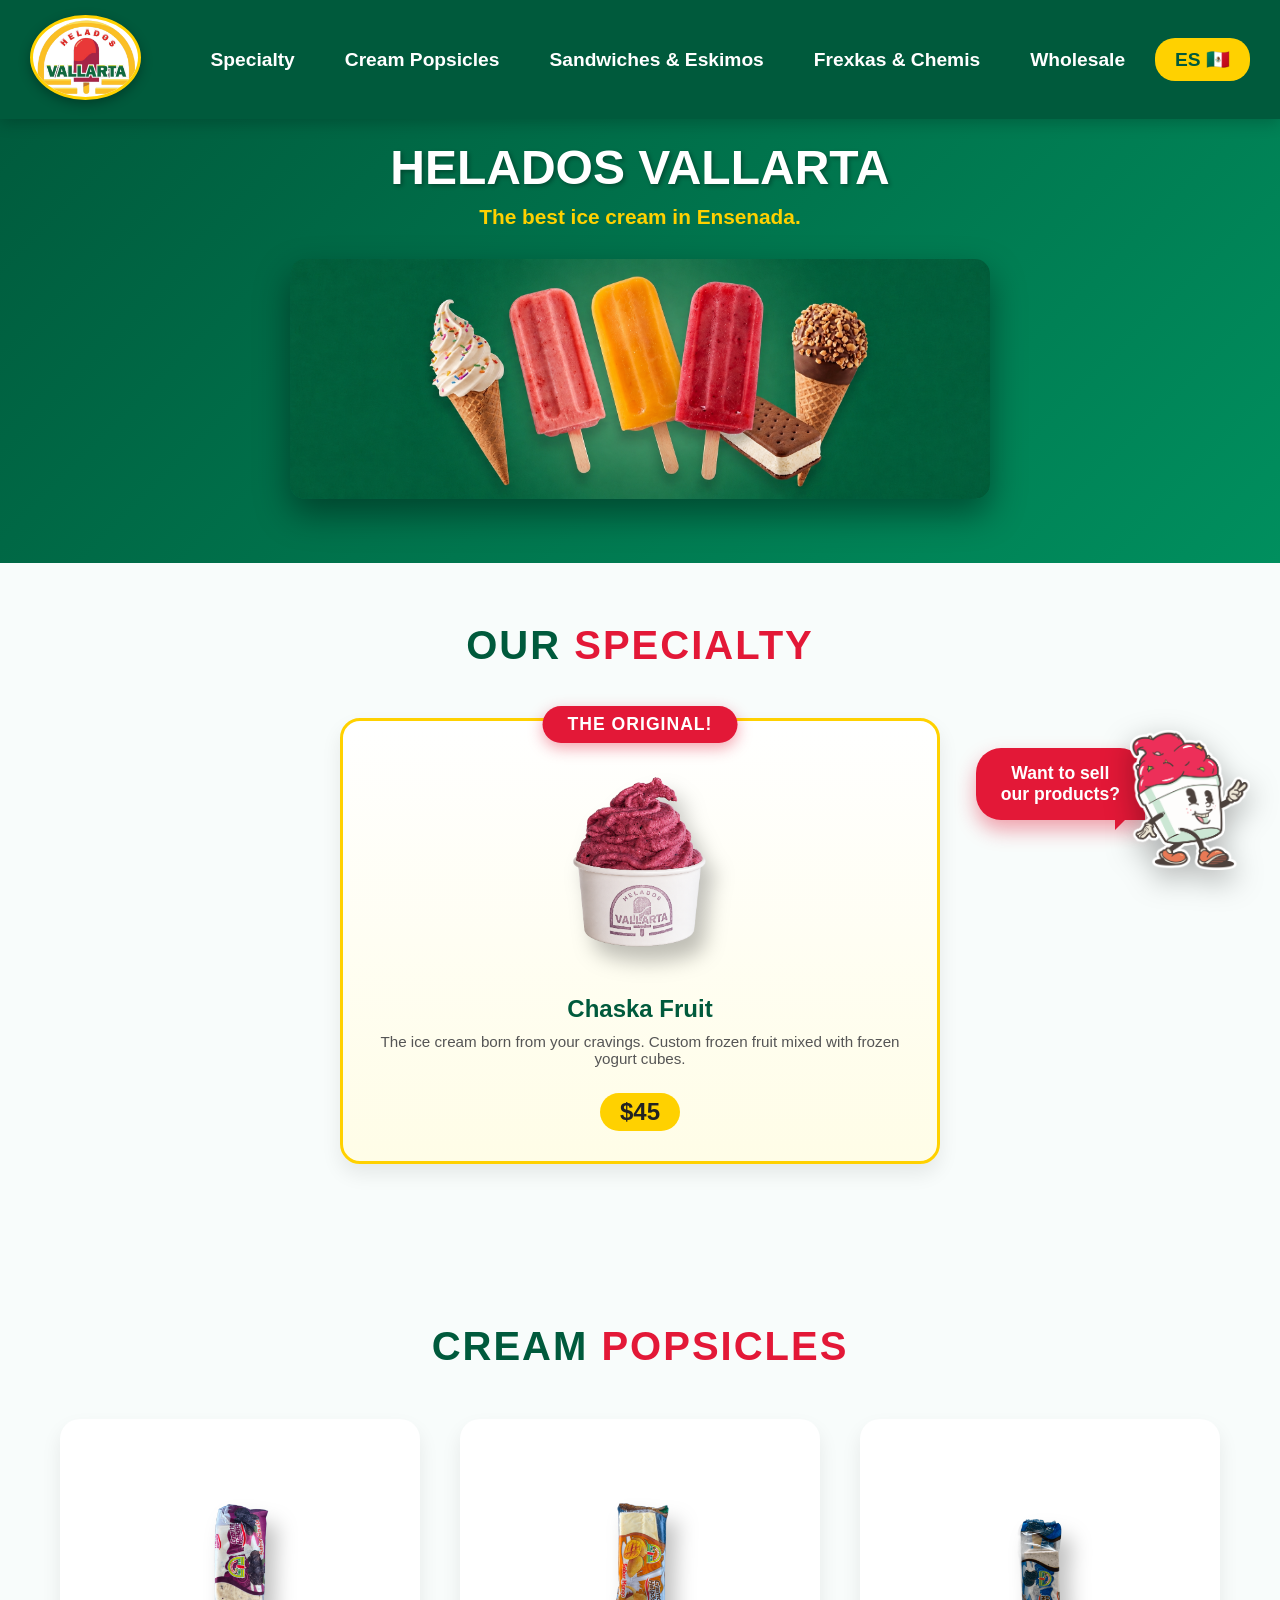
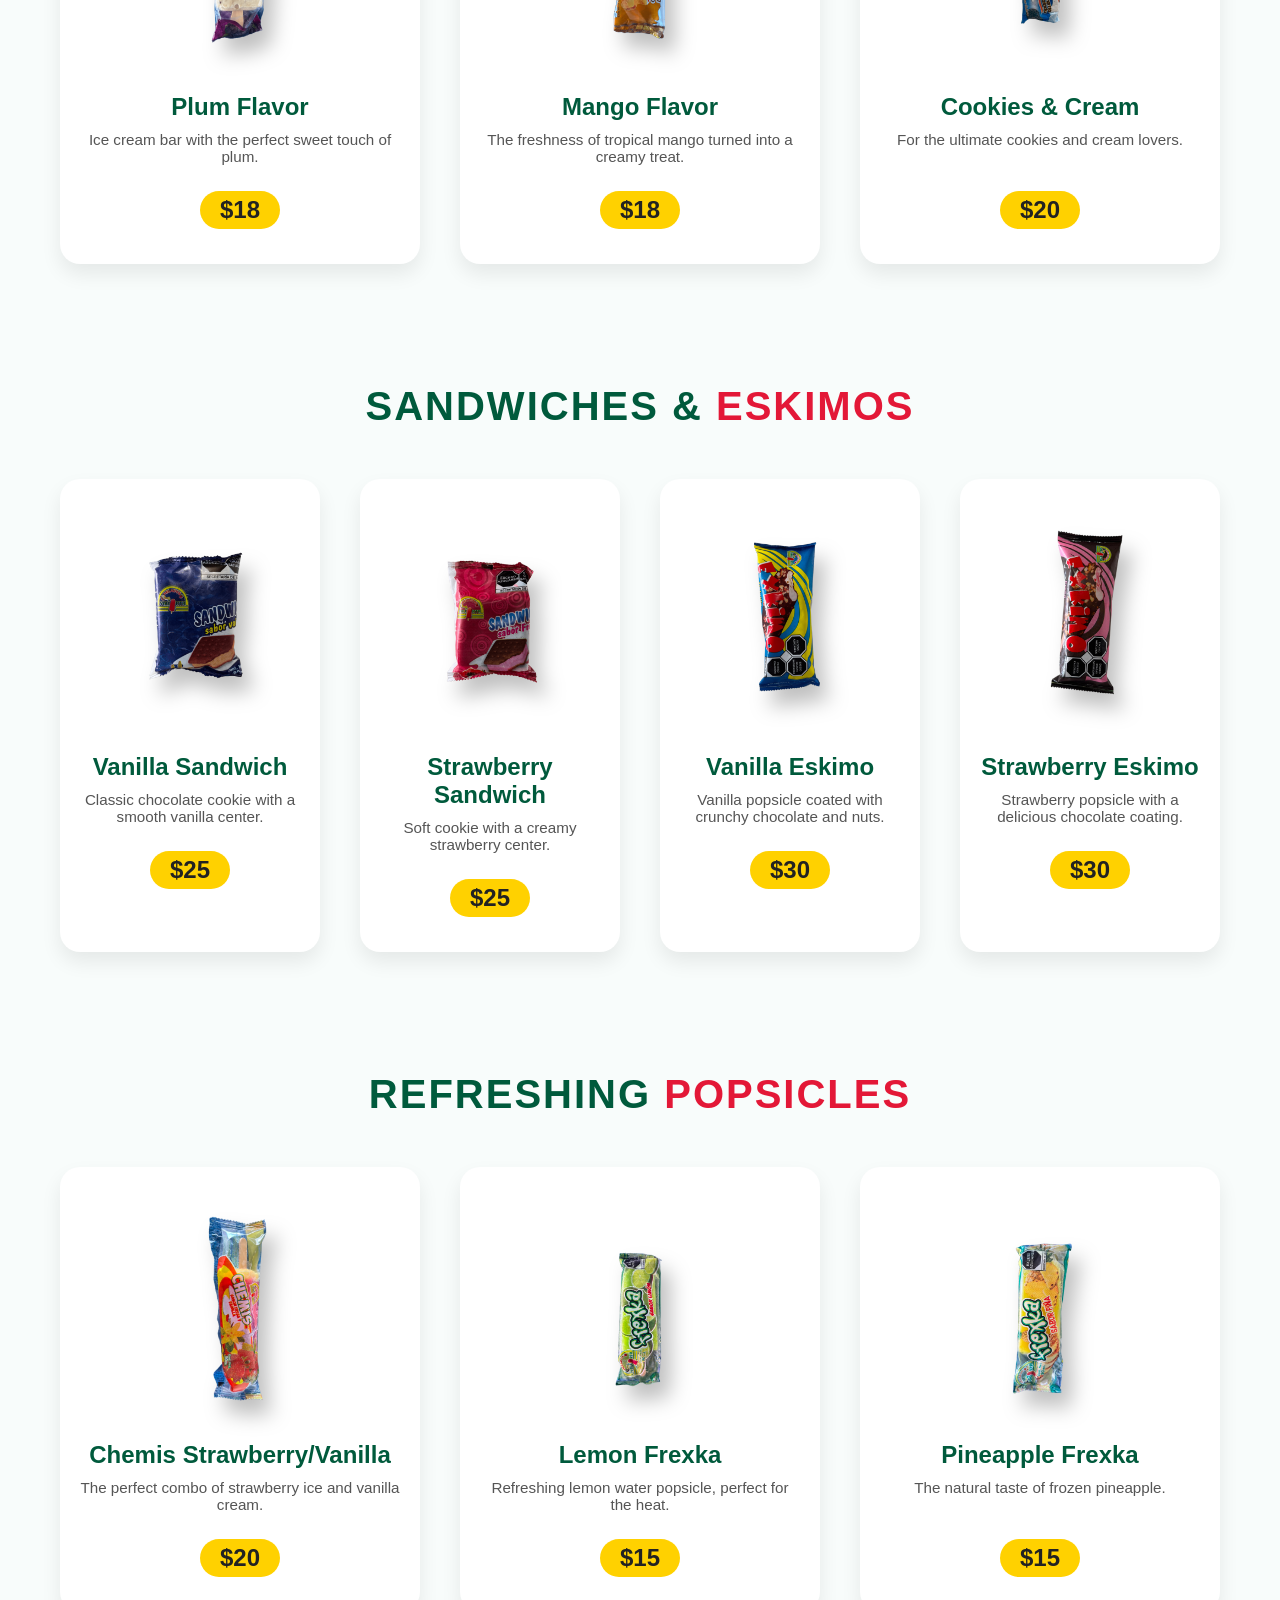
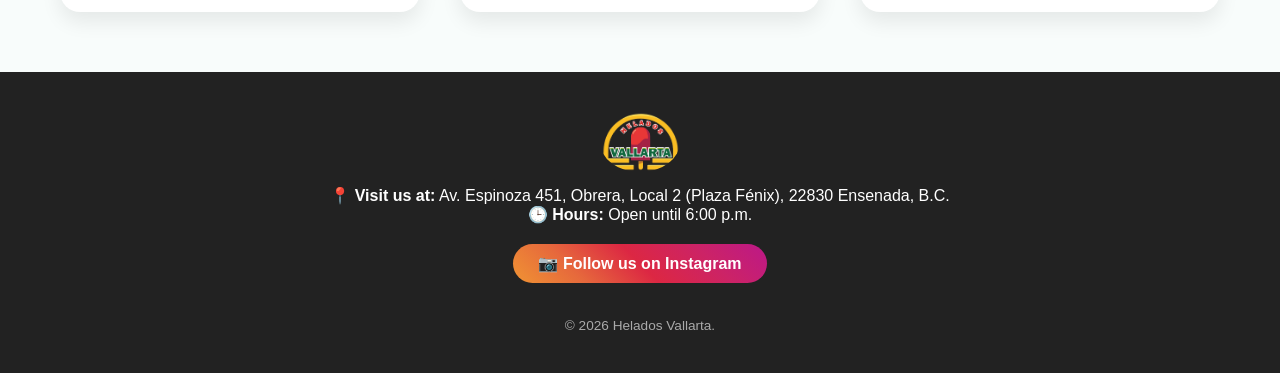
==== index2.html @ 29e93c8d "primer commit" ====
<!DOCTYPE html>
<html lang="en">
<head>
    <meta charset="UTF-8">
    <meta name="viewport" content="width=device-width, initial-scale=1.0">
    <title>Digital Menu - Helados Vallarta</title>
    <link rel="stylesheet" href="styles.css">
</head>
<body>

    <header class="navbar">
        <a href="#" class="nav-brand">
            <img src="images/logo.png" alt="Helados Vallarta Logo">
        </a>
        <input type="checkbox" id="menu-toggle">
        <label for="menu-toggle" class="hamburger">☰</label>
        
        <nav class="nav-menu">
            <a href="#especialidad">Specialty</a>
            <a href="#cremas">Cream Popsicles</a>
            <a href="#eskimos">Sandwiches & Eskimos</a>
            <a href="#refrescantes">Frexkas & Chemis</a>
            <a href="contact.html">Wholesale</a>
            <a href="index.html" class="lang-btn-nav">ES 🇲🇽</a>
        </nav>
    </header>

    <section class="hero">
        <div class="hero-content">
            <h1>Helados Vallarta</h1>
            <p>The best ice cream in Ensenada.</p>
        </div>
        <div class="hero-banner">
            <img src="images/banner.png" alt="Helados Vallarta Banner">
        </div>
    </section>

    <section id="especialidad" class="menu-section">
        <h2 class="section-title">Our <span>Specialty</span></h2>
        <div class="grid-menu">
            <article class="menu-card featured">
                <span class="badge-nitro">The Original!</span>
                <img src="images/chaska.png" alt="Chaska Fruit">
                <h3>Chaska Fruit</h3>
                <p class="desc-text">The ice cream born from your cravings. Custom frozen fruit mixed with frozen yogurt cubes.</p>
                <p class="price-tag">$45</p>
            </article>
        </div>
    </section>

    <section id="cremas" class="menu-section">
        <h2 class="section-title">Cream <span>Popsicles</span></h2>
        <div class="grid-menu">
            <article class="menu-card">
                <img src="images/1.png" alt="Plum Cream">
                <h3>Plum Flavor</h3>
                <p class="desc-text">Ice cream bar with the perfect sweet touch of plum.</p>
                <p class="price-tag">$18</p>
            </article>
            <article class="menu-card">
                <img src="images/2.png" alt="Mango Cream">
                <h3>Mango Flavor</h3>
                <p class="desc-text">The freshness of tropical mango turned into a creamy treat.</p>
                <p class="price-tag">$18</p>
            </article>
            <article class="menu-card">
                <img src="images/3.png" alt="Cookies Cream">
                <h3>Cookies & Cream</h3>
                <p class="desc-text">For the ultimate cookies and cream lovers.</p>
                <p class="price-tag">$20</p>
            </article>
        </div>
    </section>

    <section id="eskimos" class="menu-section">
        <h2 class="section-title">Sandwiches & <span>Eskimos</span></h2>
        <div class="grid-menu">
            <article class="menu-card">
                <img src="images/4.png" alt="Vanilla Sandwich">
                <h3>Vanilla Sandwich</h3>
                <p class="desc-text">Classic chocolate cookie with a smooth vanilla center.</p>
                <p class="price-tag">$25</p>
            </article>
            <article class="menu-card">
                <img src="images/5.png" alt="Strawberry Sandwich">
                <h3>Strawberry Sandwich</h3>
                <p class="desc-text">Soft cookie with a creamy strawberry center.</p>
                <p class="price-tag">$25</p>
            </article>
            <article class="menu-card">
                <img src="images/6.png" alt="Vanilla Eskimo">
                <h3>Vanilla Eskimo</h3>
                <p class="desc-text">Vanilla popsicle coated with crunchy chocolate and nuts.</p>
                <p class="price-tag">$30</p>
            </article>
            <article class="menu-card">
                <img src="images/7.png" alt="Strawberry Eskimo">
                <h3>Strawberry Eskimo</h3>
                <p class="desc-text">Strawberry popsicle with a delicious chocolate coating.</p>
                <p class="price-tag">$30</p>
            </article>
        </div>
    </section>

    <section id="refrescantes" class="menu-section">
        <h2 class="section-title">Refreshing <span>Popsicles</span></h2>
        <div class="grid-menu">
            <article class="menu-card">
                <img src="images/8.png" alt="Chemis">
                <h3>Chemis Strawberry/Vanilla</h3>
                <p class="desc-text">The perfect combo of strawberry ice and vanilla cream.</p>
                <p class="price-tag">$20</p>
            </article>
            <article class="menu-card">
                <img src="images/9.png" alt="Lemon Frexka">
                <h3>Lemon Frexka</h3>
                <p class="desc-text">Refreshing lemon water popsicle, perfect for the heat.</p>
                <p class="price-tag">$15</p>
            </article>
            <article class="menu-card">
                <img src="images/10.png" alt="Pineapple Frexka">
                <h3>Pineapple Frexka</h3>
                <p class="desc-text">The natural taste of frozen pineapple.</p>
                <p class="price-tag">$15</p>
            </article>
        </div>
    </section>

    <footer>
        <img src="images/logo.png" alt="Logo Footer" style="width: 80px; border-radius: 50%; margin-bottom: 10px;">
        <p><strong>📍 Visit us at:</strong> Av. Espinoza 451, Obrera, Local 2 (Plaza Fénix), 22830 Ensenada, B.C.</p>
        <p><strong>🕒 Hours:</strong> Open until 6:00 p.m.</p>
        <a href="https://www.instagram.com/helados.vallarta/" target="_blank" class="ig-link">📷 Follow us on Instagram</a>
        <p style="margin-top: 15px; font-size: 0.85rem; color:#aaa;">&copy; 2026 Helados Vallarta.</p>
    </footer>

    <!-- GLOBAL FLOATING BUTTON (CHASKAMAN CTA) -->
    <a href="contact.html" class="global-cta">
        <div class="speech-bubble">Want to sell<br>our products?</div>
        <img src="images/Chaskaman.png" alt="Chaskaman" class="chaska-float-global">
    </a>

</body>
</html>
---- styles.css ----
:root {
    --dark-green: #005a3c;
    --light-green: #e5f5f0;
    --accent-yellow: #FFD100;
    --accent-red: #E31837;
    --text-dark: #222;
    --card-bg: #ffffff;
}

* {
    margin: 0;
    padding: 0;
    box-sizing: border-box;
    scroll-behavior: smooth;
}

body {
    font-family: 'Segoe UI', Tahoma, Geneva, Verdana, sans-serif;
    background-color: #f8fcfb;
    color: var(--text-dark);
    overflow-x: hidden;
}

/* --- Menú Desplegable --- */
.navbar {
    background-color: var(--dark-green);
    padding: 15px 30px;
    display: flex;
    justify-content: space-between;
    align-items: center;
    position: fixed;
    width: 100%;
    top: 0;
    z-index: 2000;
    box-shadow: 0 4px 15px rgba(0,0,0,0.2);
}

/* --- Logo del Navbar --- */
.nav-brand img {
    height: 85px; /* Aumentamos el tamaño considerablemente */
    border-radius: 50%;
    border: 3px solid var(--accent-yellow); /* Borde más notorio */
    box-shadow: 0 4px 12px rgba(0,0,0,0.3); /* Sombra para que "salte" del fondo */
    transition: transform 0.3s cubic-bezier(0.175, 0.885, 0.32, 1.275);
    background-color: white; /* Por si el logo tiene transparencias, que resalte limpio */
}

.nav-brand img:hover {
    transform: scale(1.1) rotate(-5deg); /* Efecto interactivo al pasar el mouse */
}

#menu-toggle { display: none; }

.hamburger {
    font-size: 30px;
    color: var(--accent-yellow);
    cursor: pointer;
    transition: transform 0.3s;
}

.hamburger:hover { transform: scale(1.1); }

.nav-menu {
    position: absolute;
    top: 100%;
    left: 0;
    width: 100%;
    background-color: var(--dark-green);
    display: flex;
    flex-direction: column;
    align-items: center;
    transform: scaleY(0);
    transform-origin: top;
    transition: transform 0.4s cubic-bezier(0.175, 0.885, 0.32, 1.275);
    box-shadow: 0 10px 15px rgba(0,0,0,0.2);
}

.nav-menu a {
    color: white;
    text-decoration: none;
    font-size: 1.2rem;
    font-weight: bold;
    padding: 15px;
    width: 100%;
    text-align: center;
    border-top: 1px solid rgba(255,255,255,0.1);
    transition: background 0.3s, color 0.3s;
}

.nav-menu a:hover {
    background-color: var(--accent-yellow);
    color: var(--dark-green);
}

.lang-btn-nav {
    background: var(--accent-yellow);
    color: var(--dark-green) !important;
    border-top: none !important;
}

/* --- Hero Section --- */
.hero {
    margin-top: 80px;
    background: linear-gradient(135deg, var(--dark-green) 0%, #008f5e 100%);
    padding: 60px 20px;
    text-align: center;
    color: white;
}

.hero-content h1 {
    font-size: 3rem;
    text-transform: uppercase;
    text-shadow: 2px 2px 4px rgba(0,0,0,0.3);
    margin-bottom: 10px;
    animation: fadeInDown 1s ease-out;
}

.hero-content p {
    font-size: 1.3rem;
    color: var(--accent-yellow);
    font-weight: bold;
    margin-bottom: 30px;
    animation: fadeInDown 1.2s ease-out;
}

.hero-banner { max-width: 700px; margin: 0 auto; }

.hero-banner img {
    width: 100%;
    height: auto;
    border-radius: 15px;
    box-shadow: 0 15px 35px rgba(0,0,0,0.4);
    animation: zoomIn 1.5s ease-out;
}

/* --- Secciones y Grid --- */
.menu-section {
    padding: 60px 20px;
    max-width: 1200px;
    margin: 0 auto;
}

.section-title {
    text-align: center;
    font-size: 2.5rem;
    color: var(--dark-green);
    margin-bottom: 50px;
    text-transform: uppercase;
    letter-spacing: 2px;
}

.section-title span { color: var(--accent-red); }

.grid-menu {
    display: grid;
    grid-template-columns: repeat(auto-fit, minmax(260px, 1fr));
    gap: 40px;
}

.menu-card {
    background: var(--card-bg);
    border-radius: 20px;
    padding: 30px 20px;
    text-align: center;
    box-shadow: 0 10px 20px rgba(0,0,0,0.08);
    position: relative;
    transition: all 0.4s cubic-bezier(0.175, 0.885, 0.32, 1.275);
    border-bottom: 5px solid transparent;
}

.menu-card:hover {
    transform: translateY(-15px) scale(1.03);
    box-shadow: 0 20px 40px rgba(0,0,0,0.15);
    border-bottom: 5px solid var(--accent-red);
}

.menu-card img {
    height: 220px;
    object-fit: contain;
    margin-bottom: 20px;
    filter: drop-shadow(10px 15px 10px rgba(0,0,0,0.25));
    transition: transform 0.3s;
}

.menu-card:hover img { transform: scale(1.1) rotate(3deg); }

.menu-card h3 {
    font-size: 1.5rem;
    color: var(--dark-green);
    margin-bottom: 10px;
}

.desc-text {
    font-size: 0.95rem;
    color: #555;
    margin-bottom: 15px;
    height: 45px;
}

.menu-card.featured {
    border: 3px solid var(--accent-yellow);
    background: linear-gradient(to bottom, #ffffff, #fffde7);
    grid-column: 1 / -1;
    max-width: 600px;
    margin: 0 auto 40px auto;
}

.badge-nitro {
    position: absolute;
    top: -15px;
    left: 50%;
    transform: translateX(-50%);
    background: var(--accent-red);
    color: white;
    padding: 8px 25px;
    border-radius: 30px;
    font-size: 1.1rem;
    font-weight: 900;
    text-transform: uppercase;
    letter-spacing: 1px;
    box-shadow: 0 5px 15px rgba(227, 24, 55, 0.4);
    animation: pulseGlow 2s infinite;
}

.price-tag {
    font-size: 1.5rem;
    font-weight: bold;
    color: var(--text-color);
    background-color: var(--accent-yellow);
    padding: 5px 20px;
    border-radius: 20px;
    display: inline-block;
}

/* --- Botón Flotante Global (Chaskaman) --- */
.global-cta {
    position: fixed;
    bottom: 30px;
    right: 30px;
    z-index: 9999;
    display: flex;
    align-items: flex-end;
    text-decoration: none;
}

.speech-bubble {
    background: var(--accent-red);
    color: white;
    padding: 15px 25px;
    border-radius: 25px 25px 0 25px;
    font-weight: 900;
    font-size: 1.1rem;
    margin-right: -15px;
    margin-bottom: 50px;
    box-shadow: 0 10px 20px rgba(227, 24, 55, 0.4);
    position: relative;
    animation: pulseGlow 2s infinite;
    text-align: center;
    line-height: 1.2;
}

.speech-bubble::after {
    content: '';
    position: absolute;
    bottom: -10px;
    right: 15px;
    border-width: 15px 15px 0 0;
    border-style: solid;
    border-color: var(--accent-red) transparent transparent transparent;
}

.chaska-float-global {
    width: 120px;
    animation: floatMascot 3s ease-in-out infinite;
    filter: drop-shadow(0 10px 15px rgba(0,0,0,0.3));
    transition: transform 0.3s;
}

.global-cta:hover .chaska-float-global {
    transform: scale(1.1) rotate(-5deg);
}

/* --- Página de Contacto --- */
.contact-page {
    padding: 100px 20px 40px 20px;
    min-height: 100vh;
    display: flex;
    justify-content: center;
    align-items: center;
    background: linear-gradient(135deg, var(--light-green) 0%, #a8e6cf 100%);
}

.contact-box {
    display: flex;
    max-width: 1000px;
    width: 100%;
    background: white;
    border-radius: 25px;
    box-shadow: 0 25px 50px rgba(0,0,0,0.15);
    overflow: hidden;
    animation: zoomIn 0.8s cubic-bezier(0.175, 0.885, 0.32, 1.275);
}

/* Lado Izquierdo: Información y Chaskaman */
.contact-info {
    flex: 1;
    background: linear-gradient(135deg, var(--dark-green) 0%, #008f5e 100%);
    color: white;
    padding: 50px;
    display: flex;
    flex-direction: column;
    justify-content: center;
    position: relative;
}

.contact-info h2 {
    font-size: 2.8rem;
    margin-bottom: 20px;
    color: var(--accent-yellow);
    line-height: 1.1;
    text-shadow: 2px 2px 4px rgba(0,0,0,0.2);
}

.contact-info p {
    font-size: 1.15rem;
    margin-bottom: 30px;
    line-height: 1.6;
    color: var(--light-green);
}

.contact-mascot {
    width: 180px;
    align-self: center;
    margin-top: 20px;
    animation: floatMascot 4s infinite ease-in-out;
    filter: drop-shadow(0 15px 15px rgba(0,0,0,0.4));
}

/* Lado Derecho: Formulario */
.contact-form-side {
    flex: 1;
    padding: 50px;
    background: var(--card-bg);
    position: relative;
    display: flex;
    flex-direction: column;
    justify-content: center;
}

.back-btn {
    display: inline-block;
    color: var(--dark-green);
    text-decoration: none;
    font-weight: 900;
    margin-bottom: 30px;
    font-size: 1.1rem;
    transition: transform 0.3s;
}

.back-btn:hover {
    transform: translateX(-8px);
}

.input-group {
    margin-bottom: 20px;
}

.input-group label {
    display: block;
    margin-bottom: 8px;
    font-weight: 700;
    color: var(--dark-green);
    font-size: 0.95rem;
}

.input-group input, .input-group textarea {
    width: 100%;
    padding: 15px;
    border: 2px solid #e0e0e0;
    border-radius: 12px;
    font-size: 1rem;
    transition: all 0.3s;
    background: #fafafa;
    font-family: inherit;
}

.input-group input:focus, .input-group textarea:focus {
    border-color: var(--accent-red);
    background: white;
    outline: none;
    box-shadow: 0 0 0 4px rgba(227, 24, 55, 0.1);
}

/* Responsive para que en celular el Chaskaman quede arriba y el formulario abajo */
@media (max-width: 768px) {
    .contact-box {
        flex-direction: column;
    }
    .contact-info {
        padding: 40px 30px;
        text-align: center;
    }
    .contact-form-side {
        padding: 40px 30px;
    }
    .contact-mascot {
        width: 140px;
    }
}

/* --- Footer --- */
footer {
    background-color: var(--text-dark);
    color: white;
    text-align: center;
    padding: 40px 20px;
}

.ig-link {
    display: inline-block;
    background: linear-gradient(45deg, #f09433 0%, #e6683c 25%, #dc2743 50%, #cc2366 75%, #bc1888 100%);
    color: white;
    padding: 10px 25px;
    border-radius: 30px;
    text-decoration: none;
    font-weight: bold;
    margin: 20px 0;
    transition: transform 0.3s;
}

.ig-link:hover { transform: scale(1.1); }

/* --- Animaciones Keyframes --- */
@keyframes fadeInDown {
    from { opacity: 0; transform: translateY(-30px); }
    to { opacity: 1; transform: translateY(0); }
}
@keyframes zoomIn {
    from { opacity: 0; transform: scale(0.9); }
    to { opacity: 1; transform: scale(1); }
}
@keyframes floatMascot {
    0%, 100% { transform: translateY(0) rotate(0deg); }
    50% { transform: translateY(-15px) rotate(3deg); }
}
@keyframes pulseGlow {
    0% { box-shadow: 0 0 0 0 rgba(227, 24, 55, 0.6); }
    70% { box-shadow: 0 0 0 15px rgba(227, 24, 55, 0); }
    100% { box-shadow: 0 0 0 0 rgba(227, 24, 55, 0); }
}

@media (min-width: 769px) {
    .nav-menu {
        position: static;
        flex-direction: row;
        width: auto;
        transform: scaleY(1);
        box-shadow: none;
    }
    .nav-menu a { border: none; width: auto; padding: 10px 20px; margin-left: 10px; border-radius: 20px; }
    .hamburger { display: none; }
}

@media (max-width: 768px) {
    .global-cta { bottom: 15px; right: 15px; }
    .chaska-float-global { width: 90px; }
    .speech-bubble { font-size: 0.9rem; padding: 10px 15px; margin-bottom: 35px; }
}

/* --- Estilos del Botón de Enviar --- */
.submit-btn {
    background: linear-gradient(45deg, var(--accent-red), #ff4757);
    color: white;
    border: none;
    padding: 15px;
    font-size: 1.2rem;
    font-weight: bold;
    border-radius: 30px;
    cursor: pointer;
    width: 100%;
    text-transform: uppercase;
    transition: transform 0.3s, box-shadow 0.3s;
    margin-top: 10px;
}

.submit-btn:hover {
    transform: translateY(-3px);
    box-shadow: 0 10px 20px rgba(227, 24, 55, 0.3);
}
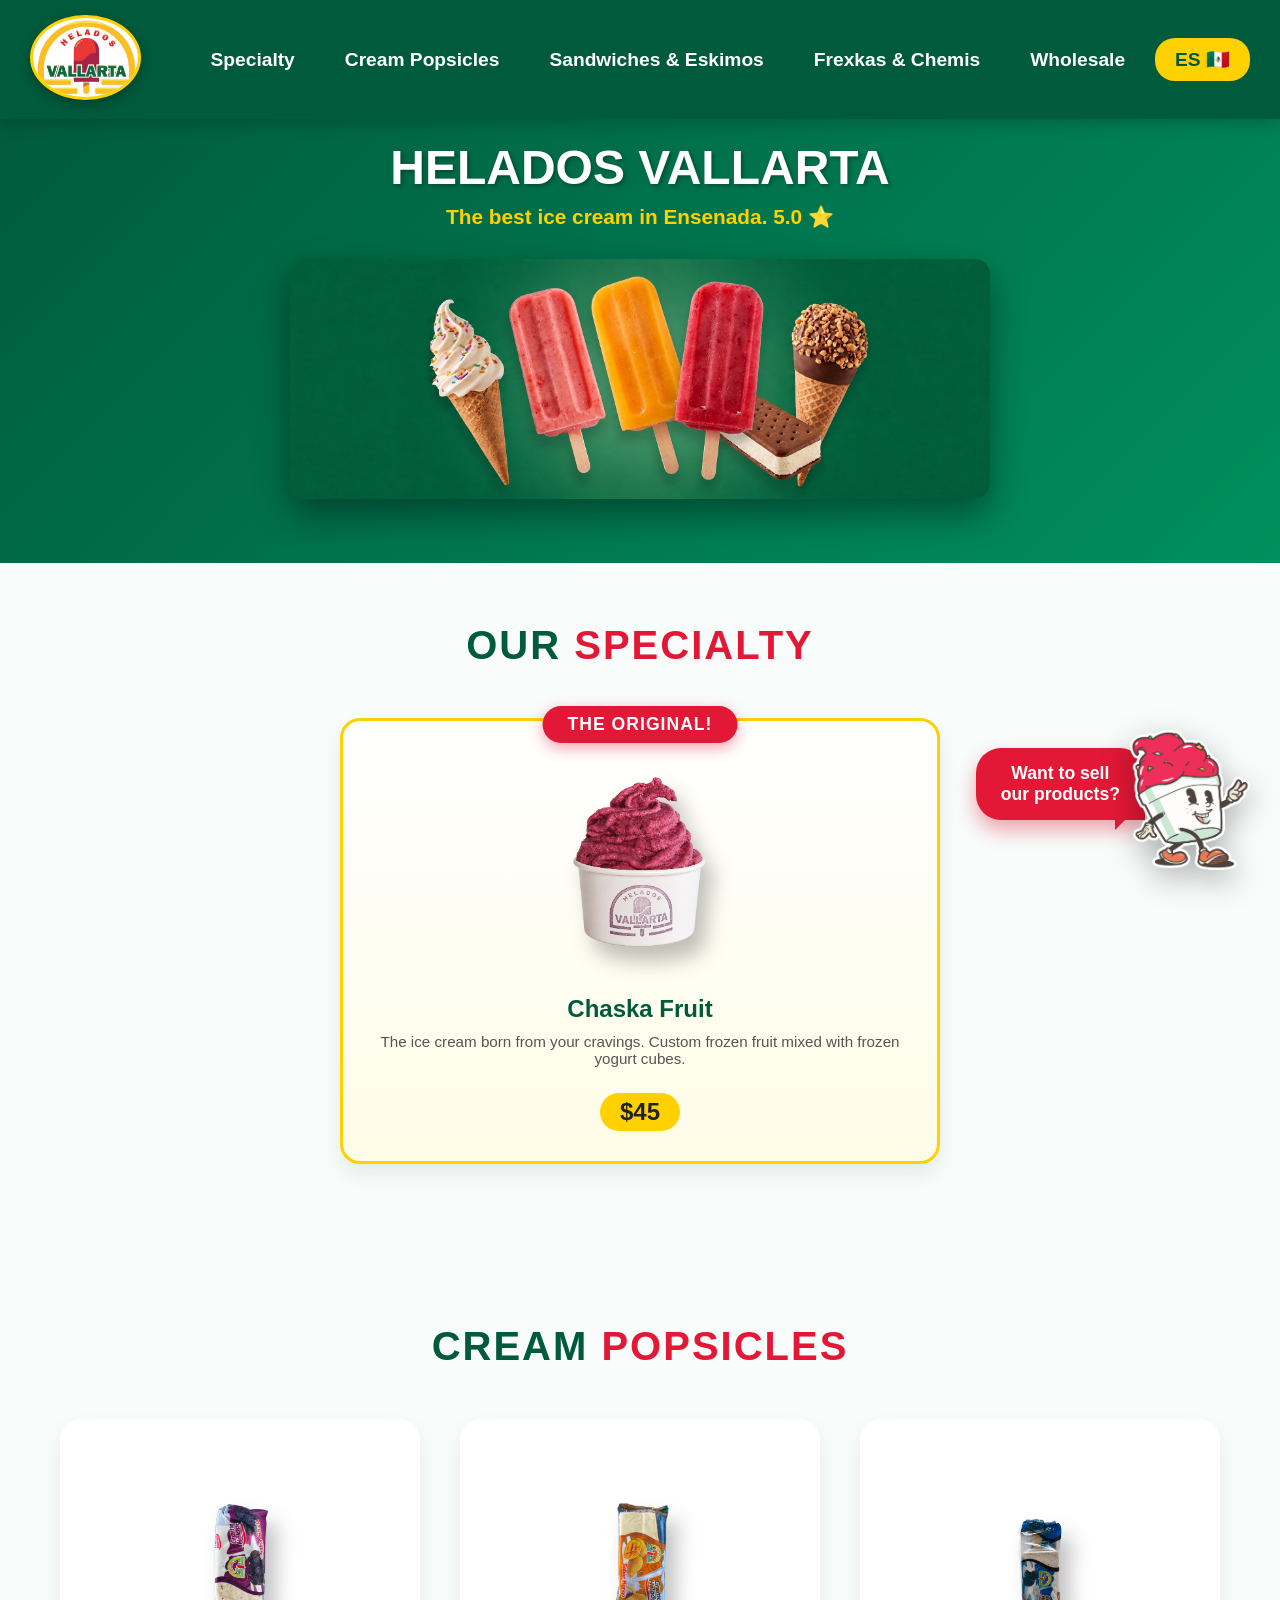
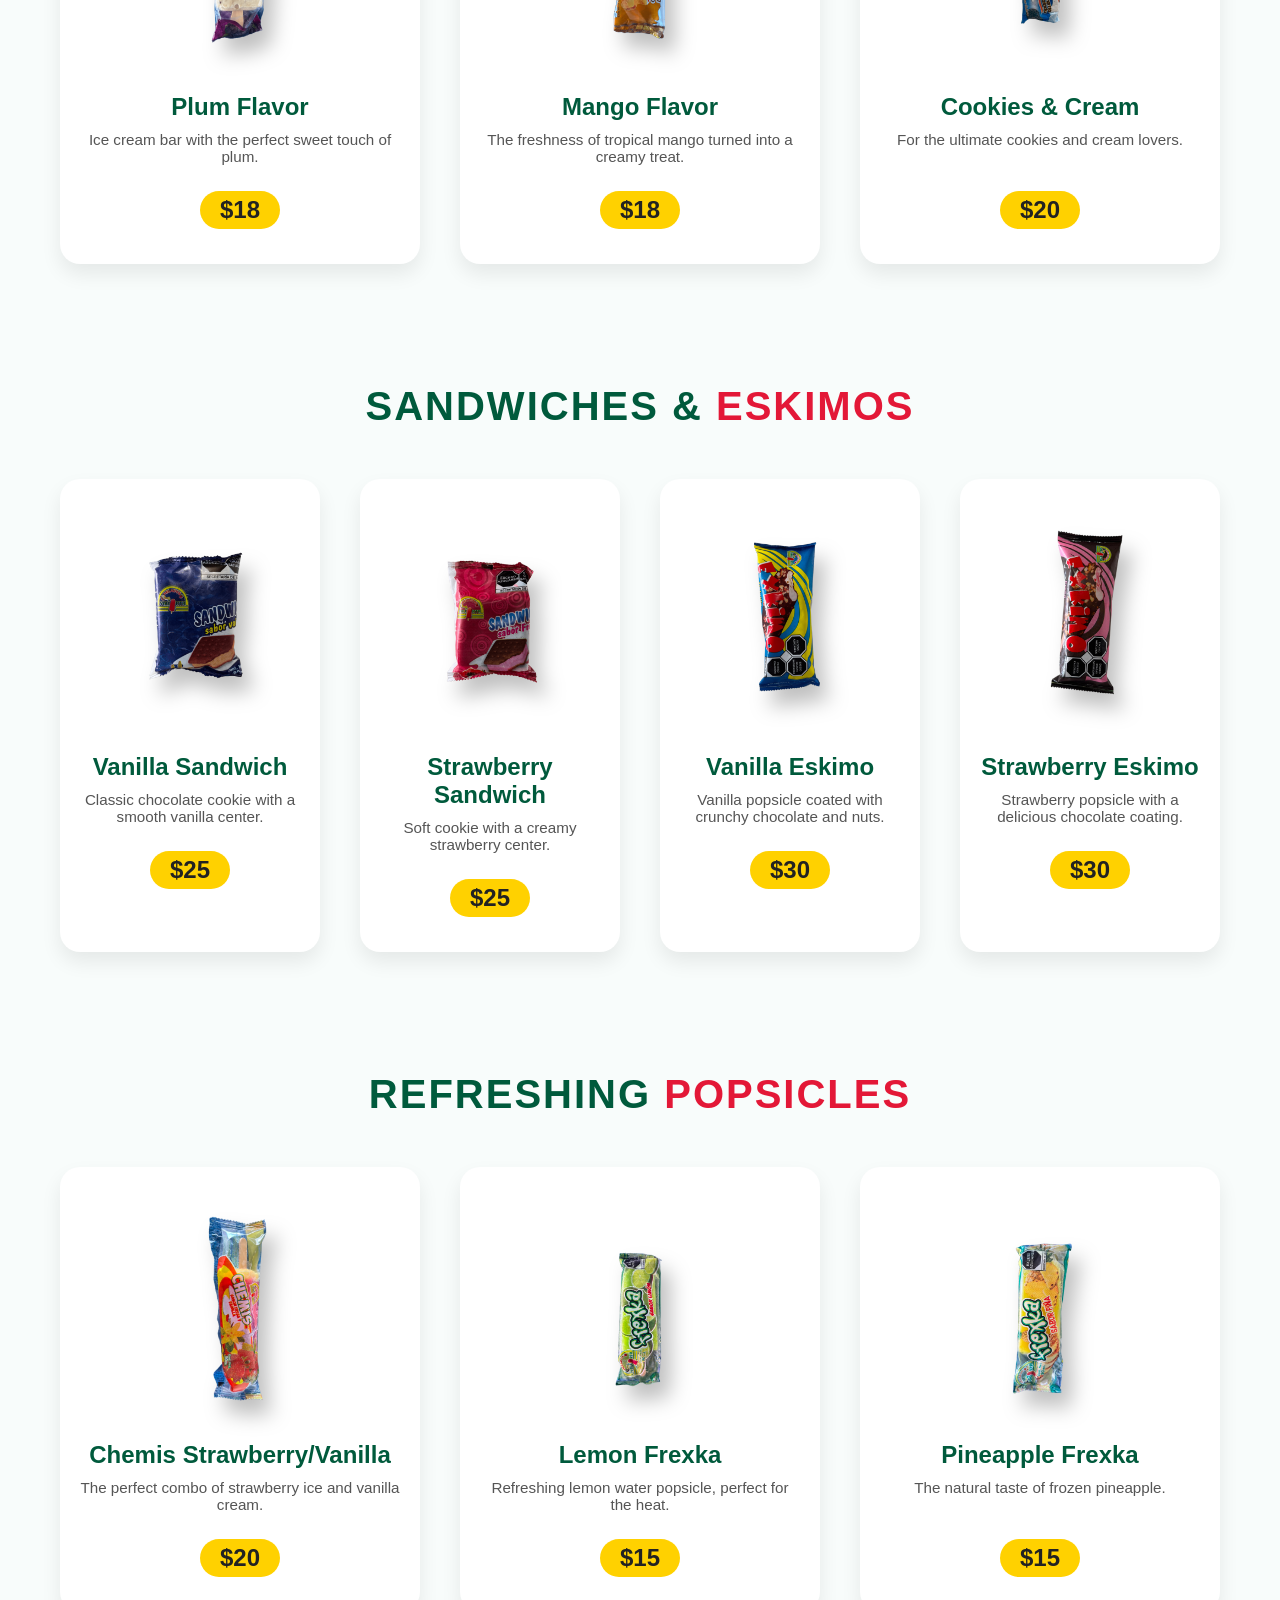
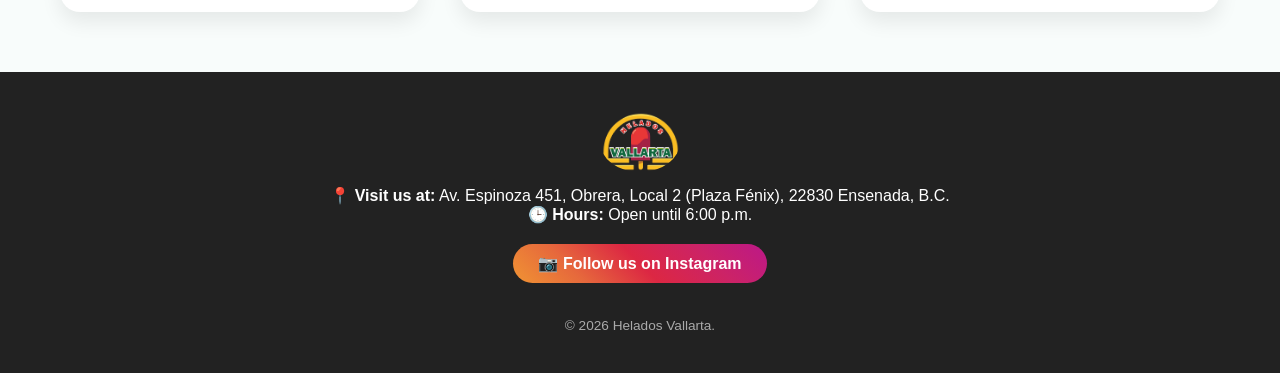
==== commit 5930180f: "segundo commit" ====
--- a/index2.html
+++ b/index2.html
@@ -8,12 +8,14 @@
 </head>
 <body>
 
+    <!-- Top Dropdown Navbar -->
     <header class="navbar">
         <a href="#" class="nav-brand">
             <img src="images/logo.png" alt="Helados Vallarta Logo">
         </a>
-        <input type="checkbox" id="menu-toggle">
-        <label for="menu-toggle" class="hamburger">☰</label>
+        
+        <!-- Reemplazamos el checkbox por el botón para JS -->
+        <div class="hamburger" id="hamburger">☰</div>
         
         <nav class="nav-menu">
             <a href="#especialidad">Specialty</a>
@@ -28,13 +30,14 @@
     <section class="hero">
         <div class="hero-content">
             <h1>Helados Vallarta</h1>
-            <p>The best ice cream in Ensenada.</p>
+            <p>The best ice cream in Ensenada. 5.0 ⭐</p>
         </div>
         <div class="hero-banner">
             <img src="images/banner.png" alt="Helados Vallarta Banner">
         </div>
     </section>
 
+    <!-- THE SPECIALTY -->
     <section id="especialidad" class="menu-section">
         <h2 class="section-title">Our <span>Specialty</span></h2>
         <div class="grid-menu">
@@ -48,6 +51,7 @@
         </div>
     </section>
 
+    <!-- CREAM POPSICLES -->
     <section id="cremas" class="menu-section">
         <h2 class="section-title">Cream <span>Popsicles</span></h2>
         <div class="grid-menu">
@@ -72,6 +76,7 @@
         </div>
     </section>
 
+    <!-- SANDWICHES & ESKIMOS -->
     <section id="eskimos" class="menu-section">
         <h2 class="section-title">Sandwiches & <span>Eskimos</span></h2>
         <div class="grid-menu">
@@ -102,6 +107,7 @@
         </div>
     </section>
 
+    <!-- WATER POPSICLES -->
     <section id="refrescantes" class="menu-section">
         <h2 class="section-title">Refreshing <span>Popsicles</span></h2>
         <div class="grid-menu">
@@ -126,6 +132,7 @@
         </div>
     </section>
 
+    <!-- FOOTER -->
     <footer>
         <img src="images/logo.png" alt="Logo Footer" style="width: 80px; border-radius: 50%; margin-bottom: 10px;">
         <p><strong>📍 Visit us at:</strong> Av. Espinoza 451, Obrera, Local 2 (Plaza Fénix), 22830 Ensenada, B.C.</p>
@@ -137,8 +144,27 @@
     <!-- GLOBAL FLOATING BUTTON (CHASKAMAN CTA) -->
     <a href="contact.html" class="global-cta">
         <div class="speech-bubble">Want to sell<br>our products?</div>
-        <img src="images/Chaskaman.png" alt="Chaskaman" class="chaska-float-global">
+        <img src="images/Chaskaman.png" alt="Chaskaman Mascot" class="chaska-float-global">
     </a>
+
+    <!-- SCRIPT FOR RESPONSIVE MENU -->
+    <script>
+        const hamburger = document.getElementById('hamburger');
+        const navMenu = document.querySelector('.nav-menu');
+        const navLinks = document.querySelectorAll('.nav-menu a');
+
+        // Opens/Closes the menu when clicking the hamburger icon
+        hamburger.addEventListener('click', () => {
+            navMenu.classList.toggle('active');
+        });
+
+        // Closes the menu automatically when a link is selected
+        navLinks.forEach(link => {
+            link.addEventListener('click', () => {
+                navMenu.classList.remove('active');
+            });
+        });
+    </script>
 
 </body>
 </html>
--- a/styles.css
+++ b/styles.css
@@ -49,7 +49,9 @@
     transform: scale(1.1) rotate(-5deg); /* Efecto interactivo al pasar el mouse */
 }
 
-#menu-toggle { display: none; }
+.nav-menu.active {
+    transform: scaleY(1);
+}
 
 .hamburger {
     font-size: 30px;
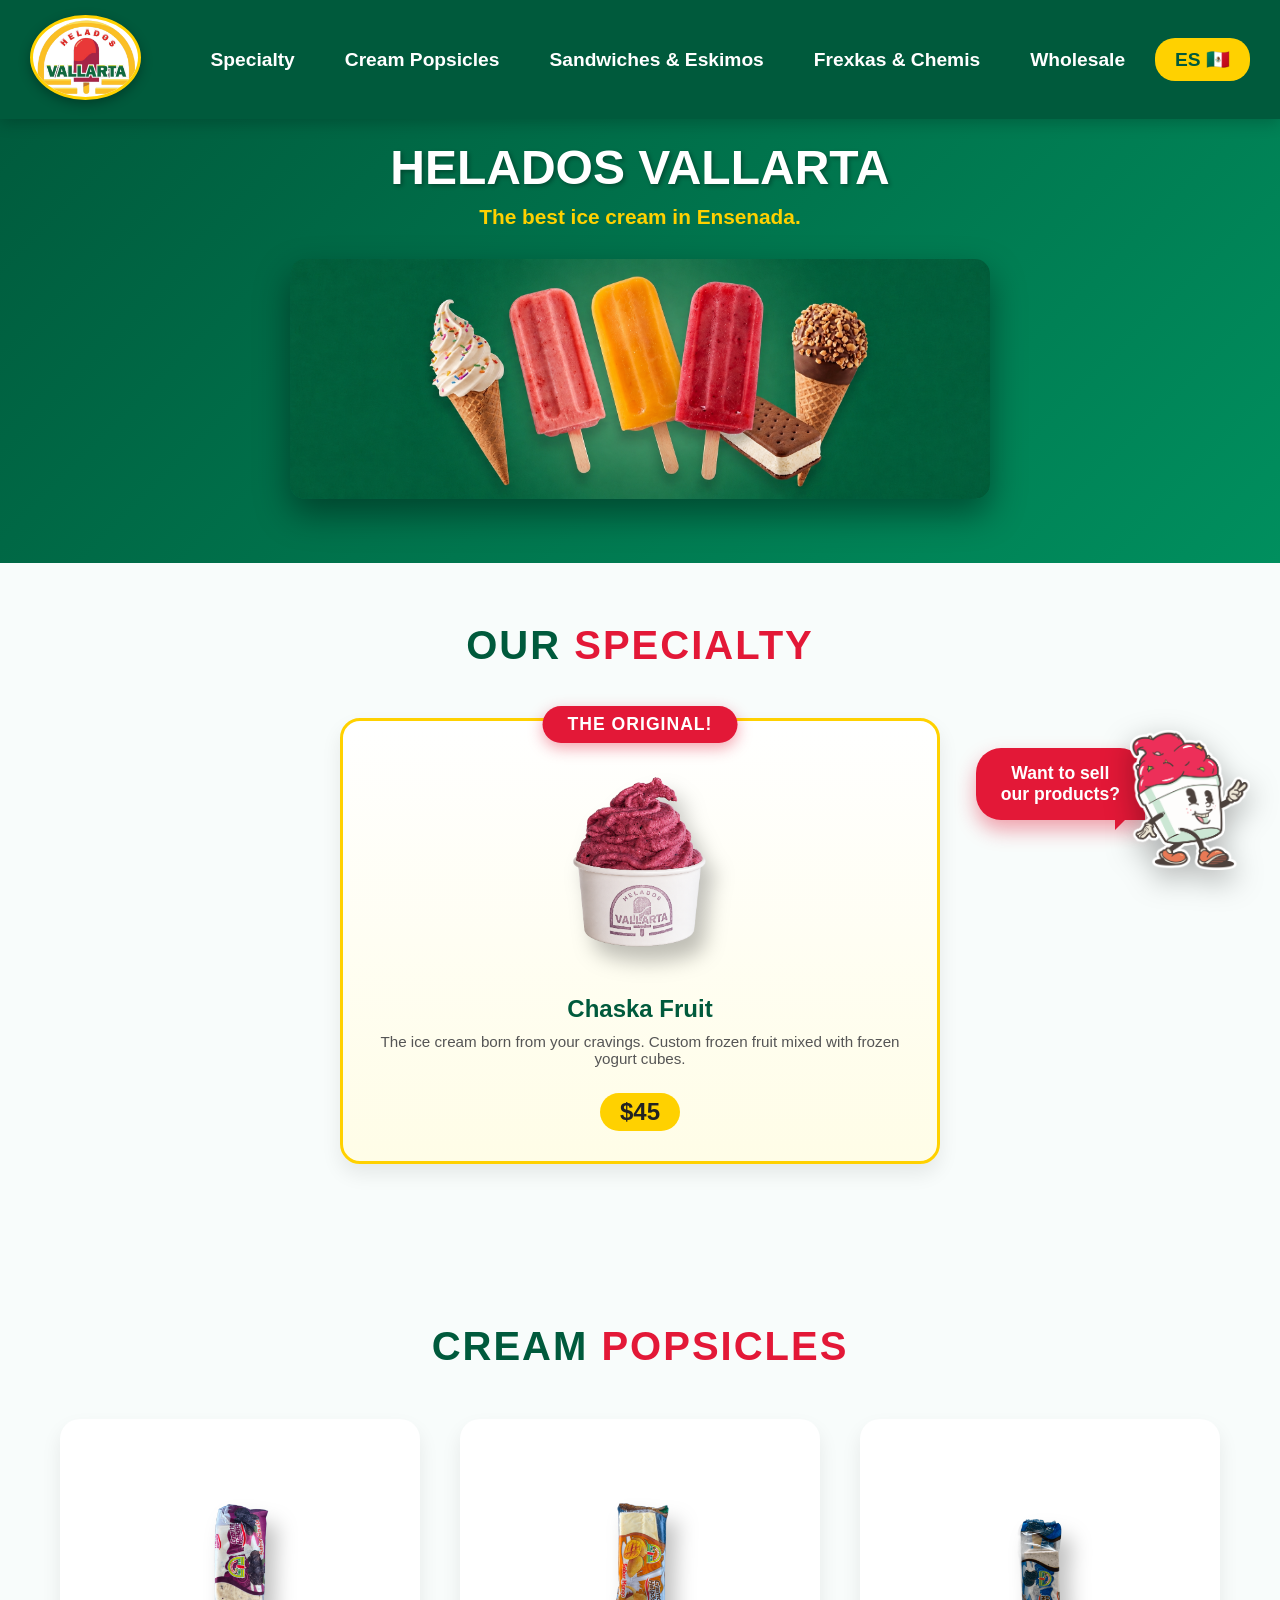
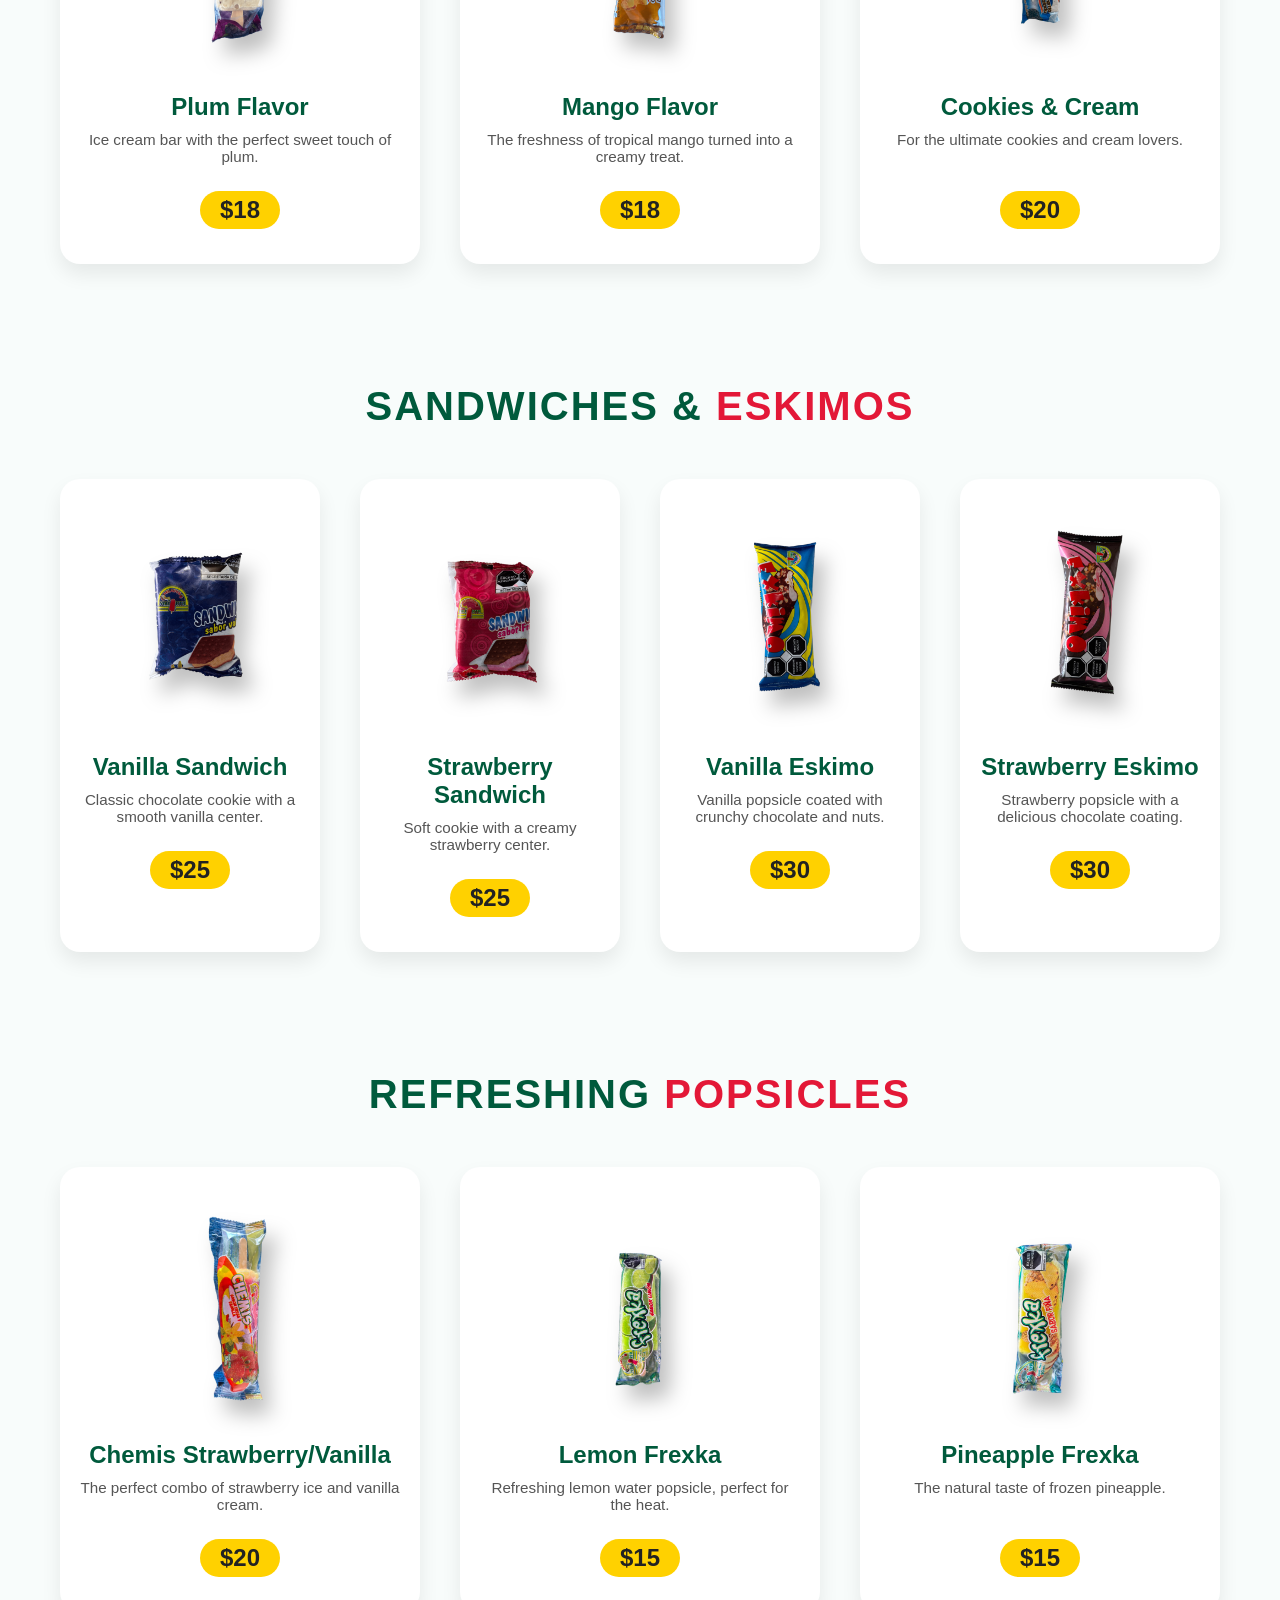
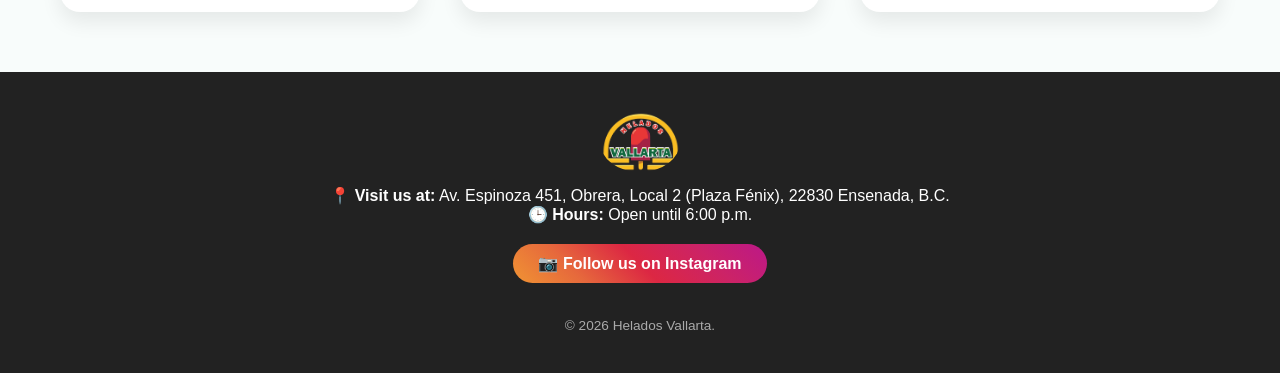
==== commit 21efae91: "tercer commit" ====
--- a/index2.html
+++ b/index2.html
@@ -30,7 +30,7 @@
     <section class="hero">
         <div class="hero-content">
             <h1>Helados Vallarta</h1>
-            <p>The best ice cream in Ensenada. 5.0 ⭐</p>
+            <p>The best ice cream in Ensenada.</p>
         </div>
         <div class="hero-banner">
             <img src="images/banner.png" alt="Helados Vallarta Banner">
